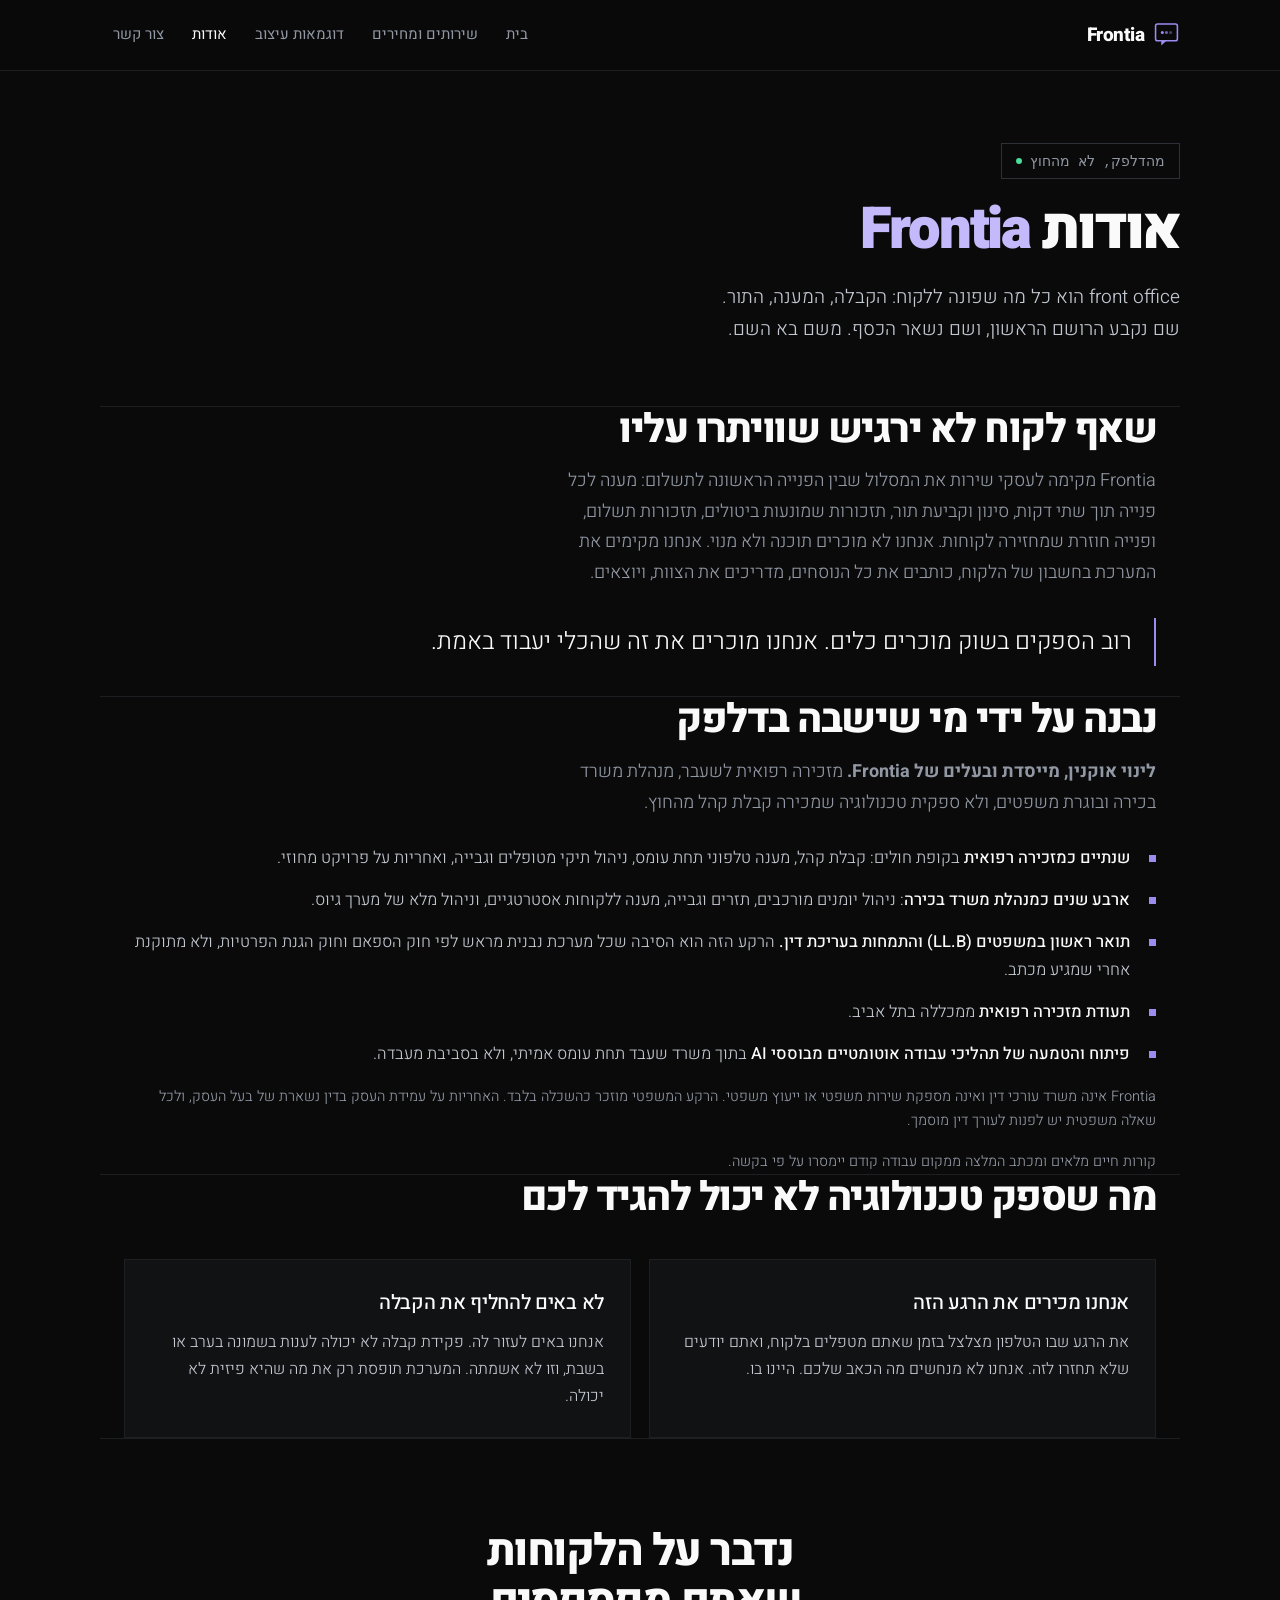
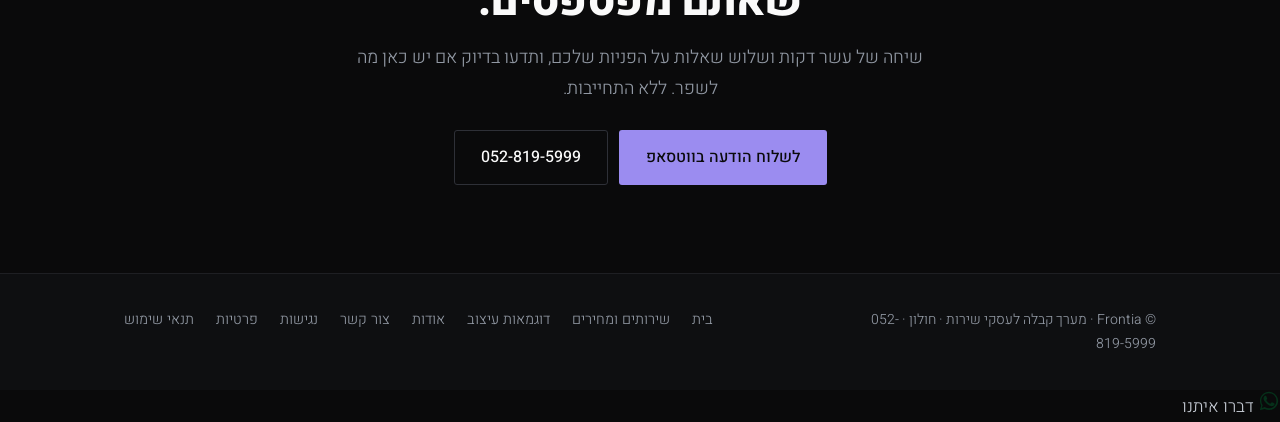
==== about.html @ 495db7f7 "Add site files from live deploy" ====
<!DOCTYPE html>
<html lang="he" dir="rtl">
<head>
<meta charset="UTF-8">
<meta name="viewport" content="width=device-width,initial-scale=1">
<title>אודות | Frontia</title>
<meta name="description" content="Frontia מקימה מערכי קבלה ומענה אוטומטי לעסקי שירות. נבנה על ידי מי שעבדה בדלפק הקבלה, ולא על ידי ספק שמכיר אותו מהחוץ.">
<link rel="canonical" href="https://frontia.co.il/about.html">
<meta name="theme-color" content="#0A0A0B">
<meta property="og:type" content="website">
<meta property="og:site_name" content="Frontia">
<meta property="og:locale" content="he_IL">
<meta property="og:url" content="https://frontia.co.il/about.html">
<meta property="og:title" content="אודות | Frontia">
<meta property="og:description" content="Frontia הוקמה על ידי מזכירה רפואית לשעבר. מקימים מערך קבלה שעובד לבד, בחשבונות שלכם.">
<meta property="og:image" content="https://frontia.co.il/share.png">
<meta property="og:image:width" content="1200">
<meta property="og:image:height" content="630">
<meta property="og:image:alt" content="Frontia, מערך הקבלה של העסק שלך">
<meta name="twitter:card" content="summary_large_image">
<link rel="icon" href="logo.svg">
<link rel="icon" type="image/png" sizes="32x32" href="favicon-32.png">
<link rel="apple-touch-icon" href="apple-touch-icon.png">
<link rel="stylesheet" href="style.css">
</head>
<body>

<a class="skip" href="#main">דלג לתוכן המרכזי</a>

<header>
  <div class="wrap nav">
    <a aria-label='Frontia, לעמוד הבית' class='brand' href='/'>
      <svg viewBox="0 0 50 50" fill="none" aria-hidden="true">
        <rect x="3" y="4" width="42" height="32" rx="4" stroke="#9B8CF0" stroke-width="3"/>
        <path d="M14 36 L14 45 L24 36 Z" fill="#9B8CF0"/>
        <circle cx="16" cy="20" r="2.9" fill="#9B8CF0"/>
        <circle cx="24" cy="20" r="2.9" fill="#9B8CF0" opacity=".7"/>
        <circle cx="32" cy="20" r="2.9" fill="#9B8CF0" opacity=".42"/>
      </svg>
      <span>Frontia</span>
    </a>
    <nav class="menu" aria-label="ניווט ראשי">
      <a href='/'>בית</a>
      <a href='/services'>שירותים ומחירים</a>
      <a href='/examples'>דוגמאות עיצוב</a>
      <a aria-current='page' href='/about'>אודות</a>
      <a href='/contact'>צור קשר</a>
    </nav>
  </div>
</header>

<main id="main">

  <div class="hero wrap">
    <span class="pill"><span class="dot" aria-hidden="true"></span> מהדלפק, לא מהחוץ</span>
    <h1>אודות <span class="g">Frontia</span></h1>
    <p class="lede">front office הוא כל מה שפונה ללקוח: הקבלה, המענה, התור. שם נקבע הרושם הראשון, ושם נשאר הכסף. משם בא השם.</p>
  </div>

  <section class="wrap">
    <h2>שאף לקוח לא ירגיש שוויתרו עליו</h2>
    <p class="sub">Frontia מקימה לעסקי שירות את המסלול שבין הפנייה הראשונה לתשלום: מענה לכל פנייה תוך שתי דקות, סינון וקביעת תור, תזכורות שמונעות ביטולים, תזכורות תשלום, ופנייה חוזרת שמחזירה לקוחות. אנחנו לא מוכרים תוכנה ולא מנוי. אנחנו מקימים את המערכת בחשבון של הלקוח, כותבים את כל הנוסחים, מדריכים את הצוות, ויוצאים.</p>
    <blockquote class="quote">רוב הספקים בשוק מוכרים כלים. אנחנו מוכרים את זה שהכלי יעבוד באמת.</blockquote>
  </section>

  <section class="wrap">
    <h2>נבנה על ידי מי שישבה בדלפק</h2>
    <p class="sub"><strong>לינוי אוקנין, מייסדת ובעלים של Frontia.</strong> מזכירה רפואית לשעבר, מנהלת משרד בכירה ובוגרת משפטים, ולא ספקית טכנולוגיה שמכירה קבלת קהל מהחוץ.</p>
    <ul class="bio">
      <li><b>שנתיים כמזכירה רפואית</b> בקופת חולים: קבלת קהל, מענה טלפוני תחת עומס, ניהול תיקי מטופלים וגבייה, ואחריות על פרויקט מחוזי.</li>
      <li><b>ארבע שנים כמנהלת משרד בכירה</b>: ניהול יומנים מורכבים, תזרים וגבייה, מענה ללקוחות אסטרטגיים, וניהול מלא של מערך גיוס.</li>
      <li><b>תואר ראשון במשפטים (LL.B) והתמחות בעריכת דין.</b> הרקע הזה הוא הסיבה שכל מערכת נבנית מראש לפי חוק הספאם וחוק הגנת הפרטיות, ולא מתוקנת אחרי שמגיע מכתב.</li>
      <li><b>תעודת מזכירה רפואית</b> ממכללה בתל אביב.</li>
      <li><b>פיתוח והטמעה של תהליכי עבודה אוטומטיים מבוססי AI</b> בתוך משרד שעבד תחת עומס אמיתי, ולא בסביבת מעבדה.</li>
    </ul>
    <p class="fine">Frontia אינה משרד עורכי דין ואינה מספקת שירות משפטי או ייעוץ משפטי. הרקע המשפטי מוזכר כהשכלה בלבד. האחריות על עמידת העסק בדין נשארת של בעל העסק, ולכל שאלה משפטית יש לפנות לעורך דין מוסמך.</p>
    <p class="fine">קורות חיים מלאים ומכתב המלצה ממקום עבודה קודם יימסרו על פי בקשה.</p>
  </section>

  <section class="wrap">
    <h2>מה שספק טכנולוגיה לא יכול להגיד לכם</h2>
    <div class="grid g2">
      <div class="card">
        <h3>אנחנו מכירים את הרגע הזה</h3>
        <p>את הרגע שבו הטלפון מצלצל בזמן שאתם מטפלים בלקוח, ואתם יודעים שלא תחזרו לזה. אנחנו לא מנחשים מה הכאב שלכם. היינו בו.</p>
      </div>
      <div class="card">
        <h3>לא באים להחליף את הקבלה</h3>
        <p>אנחנו באים לעזור לה. פקידת קבלה לא יכולה לענות בשמונה בערב או בשבת, וזו לא אשמתה. המערכת תופסת רק את מה שהיא פיזית לא יכולה.</p>
      </div>
    </div>
  </section>

  <div class="final wrap">
    <h2>נדבר על הלקוחות<br>שאתם מפספסים.</h2>
    <p class="sub">שיחה של עשר דקות ושלוש שאלות על הפניות שלכם, ותדעו בדיוק אם יש כאן מה לשפר. ללא התחייבות.</p>
    <div class="cta">
      <a class="btn btn-p" href="https://wa.me/972528195999?text=%D7%94%D7%99%D7%99%20%D7%9C%D7%99%D7%A0%D7%95%D7%99%2C%20%D7%A8%D7%90%D7%99%D7%AA%D7%99%20%D7%90%D7%AA%20%D7%94%D7%90%D7%AA%D7%A8%20%D7%95%D7%90%D7%A9%D7%9E%D7%97%20%D7%9C%D7%93%D7%91%D7%A8">לשלוח הודעה בווטסאפ</a>
      <a class="btn btn-g" href="tel:0528195999">052-819-5999</a>
    </div>
  </div>

</main>

<footer>
  <div class="wrap fgrid">
    <div class="cr">© Frontia · מערך קבלה לעסקי שירות · חולון · <a href="tel:0528195999">052-819-5999</a></div>
    <div class="fl">
      <a href='/'>בית</a>
      <a href='/services'>שירותים ומחירים</a>
      <a href='/examples'>דוגמאות עיצוב</a>
      <a href='/about'>אודות</a>
      <a href='/contact'>צור קשר</a>
      <a href='/accessibility'>נגישות</a>
      <a href='/privacy'>פרטיות</a>
      <a href='/terms'>תנאי שימוש</a>
    </div>
  </div>
</footer>

<a class="wa-float" href="https://wa.me/972528195999?text=%D7%94%D7%99%D7%99%2C%20%D7%94%D7%92%D7%A2%D7%AA%D7%99%20%D7%9E%D7%94%D7%90%D7%AA%D7%A8%20%D7%A9%D7%9C%20Frontia%20%D7%95%D7%90%D7%A9%D7%9E%D7%97%20%D7%9C%D7%A9%D7%9E%D7%95%D7%A2%20%D7%90%D7%99%D7%9A%20%D7%94%D7%9E%D7%A2%D7%A0%D7%94%20%D7%94%D7%90%D7%95%D7%98%D7%95%D7%9E%D7%98%D7%99%20%D7%A2%D7%95%D7%91%D7%93%20%D7%90%D7%A6%D7%9C%D7%99%20%D7%91%D7%A2%D7%A1%D7%A7"
   target="_blank" rel="noopener" aria-label="לפתוח שיחת ווטסאפ עם Frontia">
  <svg viewBox="0 0 24 24" aria-hidden="true"><path d="M17.47 14.38c-.3-.15-1.76-.87-2.03-.97-.27-.1-.47-.15-.67.15-.2.3-.77.97-.94 1.17-.17.2-.35.22-.65.07-.3-.15-1.25-.46-2.39-1.47-.88-.79-1.48-1.76-1.65-2.06-.17-.3-.02-.46.13-.61.13-.13.3-.35.45-.52.15-.17.2-.3.3-.5.1-.2.05-.37-.02-.52-.08-.15-.67-1.61-.92-2.21-.24-.58-.49-.5-.67-.51h-.57c-.2 0-.52.07-.79.37-.27.3-1.04 1.02-1.04 2.48 0 1.46 1.06 2.87 1.21 3.07.15.2 2.1 3.2 5.08 4.49.71.31 1.26.49 1.69.63.71.23 1.36.19 1.87.12.57-.09 1.76-.72 2.01-1.41.25-.7.25-1.29.17-1.42-.07-.13-.27-.2-.57-.35z"/><path d="M12.04 2C6.58 2 2.13 6.45 2.13 11.91c0 1.75.46 3.45 1.32 4.95L2 22l5.25-1.38c1.45.79 3.08 1.21 4.79 1.21h.01c5.46 0 9.91-4.45 9.91-9.91C21.96 6.45 17.5 2 12.04 2zm0 18.02h-.01c-1.52 0-3.02-.41-4.32-1.18l-.31-.18-3.21.84.86-3.13-.2-.32a8.2 8.2 0 01-1.26-4.38c0-4.54 3.7-8.23 8.24-8.23 2.2 0 4.27.86 5.83 2.41a8.18 8.18 0 012.41 5.83c0 4.54-3.7 8.34-8.23 8.34z"/></svg>
  <span class="lbl">דברו איתנו</span>
</a>


</body>
</html>
---- style.css ----
/* ===== Frontia · מערכת עיצוב כהה ===== */
@import url('https://fonts.googleapis.com/css2?family=Heebo:wght@300;400;500;700;800;900&family=JetBrains+Mono:wght@400;500&display=swap');

:root{
  --page:#0A0A0B;
  --card:#111214;
  --card-2:#0E0F11;
  --ink:#FAFAFA;
  --ink-2:#C3C8D1;
  --muted:#9198A3;
  --line:#1E1F23;
  --line-2:#2E3037;
  --acc:#9B8CF0;
  --acc-t:#C4B9FA;
  --acc-d:#C4B9FA;
  --acc-l:#1A1730;
  --ok:#4ADE9B;
  --on-acc:#0A0A0B;
  --radius:3px;
  --max:1080px;
  --mono:'JetBrains Mono',ui-monospace,monospace;
}

*{box-sizing:border-box;margin:0;padding:0}
html{scroll-behavior:smooth}
body{
  font-family:'Heebo',-apple-system,'Segoe UI',Arial,sans-serif;
  background:var(--page); color:var(--ink-2);
  font-size:17px; line-height:1.7; font-weight:300;
  -webkit-font-smoothing:antialiased;
}
a{color:inherit;text-decoration:none}
.wrap{max-width:var(--max);margin:0 auto;padding:0 24px}
.mono{font-family:var(--mono);direction:ltr;display:inline-block}

/* ---- נגישות ---- */
a:focus-visible,button:focus-visible,input:focus-visible,
textarea:focus-visible,select:focus-visible,[tabindex]:focus-visible{
  outline:2px solid var(--acc-t); outline-offset:3px; border-radius:2px;
}
.skip{position:absolute;inset-inline-start:-9999px;top:0;z-index:200;
  background:var(--acc);color:var(--on-acc);padding:12px 20px;font-weight:500}
.skip:focus{inset-inline-start:50%;transform:translateX(50%)}
.sr-only{position:absolute;width:1px;height:1px;padding:0;margin:-1px;
  overflow:hidden;clip:rect(0 0 0 0);white-space:nowrap;border:0}

/* ---------- header ---------- */
header{position:sticky;top:0;z-index:60;background:rgba(10,10,11,.88);
  backdrop-filter:blur(14px);border-bottom:1px solid var(--line)}
.nav{display:flex;align-items:center;justify-content:space-between;gap:16px;
  padding:15px 0;flex-wrap:wrap}
.brand{display:flex;align-items:center;gap:10px;font-size:19px;font-weight:800;
  letter-spacing:-.5px;color:var(--ink)}
.brand svg{width:26px;height:26px;flex:none}
nav.menu{display:flex;gap:2px;align-items:center;flex-wrap:wrap}
nav.menu a{padding:7px 13px;font-size:15px;font-weight:400;color:var(--muted);transition:.15s}
nav.menu a:hover{color:var(--ink)}
nav.menu a[aria-current="page"]{color:var(--ink)}

/* ---------- buttons ---------- */
.btn{display:inline-block;padding:13px 26px;border-radius:var(--radius);
  font-weight:500;font-size:16px;transition:.16s;border:1px solid transparent}
.btn-p{background:var(--acc);color:var(--on-acc)}
.btn-p:hover{background:var(--acc-t)}
.btn-g{border-color:var(--line-2);color:var(--ink)}
.btn-g:hover{border-color:var(--acc-t);color:var(--acc-t)}
.cta{display:flex;gap:11px;flex-wrap:wrap;margin-top:26px}

/* ---------- hero ---------- */
.hero{padding:72px 0 60px}
.hero-grid{display:grid;grid-template-columns:minmax(0,1.02fr) minmax(0,.98fr);gap:44px;align-items:center}
.pill{display:inline-flex;align-items:center;gap:8px;margin-bottom:20px;
  padding:6px 14px;border:1px solid var(--line-2);font-size:13.5px;
  color:var(--muted);font-family:var(--mono);direction:ltr}
.dot{width:6px;height:6px;border-radius:50%;background:var(--ok);flex:none}
h1{font-size:58px;line-height:1.06;font-weight:900;letter-spacing:-2.4px;color:var(--ink)}
h1 .g{color:var(--acc-t)}
.lede{margin-top:20px;font-size:19px;color:var(--ink-2);font-weight:300;
  line-height:1.7;max-width:480px}

/* ---------- live log ---------- */
.log{background:var(--card);border:1px solid var(--line);padding:18px}
.log-top{display:flex;justify-content:space-between;align-items:center;
  padding-bottom:12px;border-bottom:1px solid var(--line);margin-bottom:6px}
.log-top span{font-family:var(--mono);font-size:11px;color:var(--muted);direction:ltr}
.log-top .on{color:var(--ok)}
.ev{display:flex;gap:11px;align-items:center;padding:9px 0;font-size:14.5px;color:var(--ink-2)}
.ev .t{font-family:var(--mono);font-size:12px;color:var(--muted);direction:ltr;flex:none}
.ev .d{width:5px;height:5px;border-radius:50%;background:var(--acc);flex:none}
.ev.done .d{background:var(--ok)}
.ev.done{color:var(--ink)}
.log-note{border-top:1px solid var(--line);margin-top:8px;padding-top:12px;
  font-size:12.5px;color:var(--muted)}

/* ---------- trust strip ---------- */
.strip{background:var(--card-2);border-block:1px solid var(--line)}
.strip .wrap{display:flex;justify-content:space-between;gap:22px;flex-wrap:wrap;padding-block:20px}
.strip span{font-size:15px;color:var(--muted);font-weight:300}
.strip b{color:var(--ink);font-weight:500}

/* ---------- sections ---------- */
section{padding:88px 0;border-top:1px solid var(--line)}
.eyebrow{font-family:var(--mono);font-size:11.5px;color:var(--acc-t);
  letter-spacing:1.6px;display:block;margin-bottom:14px;direction:ltr}
h2{font-size:40px;line-height:1.14;font-weight:800;letter-spacing:-1.5px;color:var(--ink)}
h3{font-size:20px;font-weight:500;letter-spacing:-.3px;color:var(--ink)}
.sub{margin-top:14px;color:var(--muted);font-size:18px;max-width:600px;font-weight:300}
p{color:var(--ink-2);font-weight:300}

/* ---------- alternating feature rows ---------- */
.fr{display:grid;grid-template-columns:minmax(0,1fr) minmax(0,1fr);gap:52px;align-items:center;
  padding:44px 0;border-top:1px solid var(--line)}
.fr:first-of-type{border-top:0;padding-top:8px}
.fr .txt h3{font-size:27px;font-weight:700;letter-spacing:-.8px;margin-bottom:12px}
.fr .txt p{font-size:16.5px;line-height:1.75}
.fr.flip .panel{order:-1}
.panel{background:var(--card);border:1px solid var(--line);padding:20px}

/* mini UI inside panels */
.bub{max-width:86%;padding:10px 14px;font-size:14.5px;line-height:1.5;margin-bottom:9px}
.bub.in{background:#1A1C20;color:var(--ink-2)}
.bub.out{background:var(--acc-l);color:var(--acc-t);margin-inline-start:auto;text-align:start}
.bub .tm{display:block;font-family:var(--mono);font-size:11px;color:var(--muted);margin-top:5px;direction:ltr}
.rem{border:1px solid var(--line-2);padding:15px;margin-bottom:11px}
.rem .h{font-size:14.5px;color:var(--ink);margin-bottom:10px}
.rem .btns{display:flex;gap:8px}
.rem .btns span{font-size:12.5px;padding:7px 14px;border:1px solid var(--line-2);color:var(--ink-2)}
.rem .btns span.y{background:var(--acc);color:var(--on-acc);border-color:var(--acc)}
.kpi{display:grid;grid-template-columns:repeat(3,1fr);gap:12px}
.kpi div{border:1px solid var(--line-2);padding:14px 12px}
.kpi .n{font-family:var(--mono);font-size:24px;color:var(--ink);display:block;direction:ltr}
.kpi .l{font-size:12.5px;color:var(--muted)}

/* ---------- before / after ---------- */
.ba{display:grid;grid-template-columns:minmax(0,1fr) minmax(0,1fr);gap:20px;margin-top:40px}
.ba>div{padding:28px;border:1px solid var(--line)}
.ba .before{background:var(--card-2)}
.ba .after{background:var(--card);border-color:var(--acc)}
.ba h3{margin-bottom:16px}
.ba ul{list-style:none;display:grid;gap:12px}
.ba li{position:relative;padding-inline-start:26px;font-size:16px;
  color:var(--ink-2);font-weight:300;line-height:1.6}
.ba .before li::before{content:"×";position:absolute;inset-inline-start:0;
  color:var(--muted);font-weight:700}
.ba .after li::before{content:"✓";position:absolute;inset-inline-start:0;
  color:var(--ok);font-weight:700}

/* ---------- cards ---------- */
.grid{display:grid;gap:18px;margin-top:38px}
.g2{grid-template-columns:repeat(2,minmax(0,1fr))}
.g3{grid-template-columns:repeat(3,minmax(0,1fr))}
.card{background:var(--card);border:1px solid var(--line);padding:26px;transition:.18s}
.card:hover{border-color:var(--line-2)}
.card h3{margin-bottom:9px}
.card p{font-size:16px;line-height:1.7}
.num{font-family:var(--mono);font-size:11.5px;font-weight:400;color:var(--acc-t);
  letter-spacing:1.4px;display:block;margin-bottom:12px;direction:ltr}

/* ---------- two-column compare ---------- */
.fit{display:grid;grid-template-columns:repeat(2,minmax(0,1fr));gap:18px;margin-top:38px}
.fit>div{background:var(--card);border:1px solid var(--line);padding:26px}
.fit .yes{border-color:var(--acc)}
.fit h3{margin-bottom:14px}
.fit ul{list-style:none;display:grid;gap:11px}
.fit li{position:relative;padding-inline-start:25px;font-size:16px;
  color:var(--ink-2);font-weight:300;line-height:1.65}
.fit .yes li::before{content:"✓";position:absolute;inset-inline-start:0;color:var(--ok);font-weight:700}
.fit .no li::before{content:"·";position:absolute;inset-inline-start:0;color:var(--muted);font-weight:700}

/* ---------- pricing ---------- */
.plans{display:grid;grid-template-columns:repeat(3,minmax(0,1fr));gap:18px;margin-top:38px}
.plan{background:var(--card);border:1px solid var(--line);padding:30px 28px;
  display:flex;flex-direction:column}
.plan.feat{border-color:var(--acc)}
.plan .nm{font-size:18px;font-weight:500;color:var(--ink)}
.plan .pr{font-family:var(--mono);font-size:36px;font-weight:500;letter-spacing:-1px;
  margin:12px 0 4px;color:var(--ink);direction:ltr}
.plan .pr small{font-family:'Heebo';font-size:14px;font-weight:300;color:var(--muted)}
.plan .ds{color:var(--muted);font-size:15.5px;font-weight:300;margin-bottom:20px}
.plan ul{list-style:none;display:grid;gap:10px}
.plan li{font-size:15.5px;color:var(--ink-2);font-weight:300;
  padding-inline-start:24px;position:relative}
.plan li::before{content:"✓";position:absolute;inset-inline-start:0;color:var(--ok);font-weight:700}
.badge{display:inline-block;background:var(--acc-l);color:var(--acc-t);font-size:12.5px;
  font-weight:500;padding:3px 11px;margin-bottom:10px;font-family:var(--mono);direction:ltr}

/* ---------- note / fine ---------- */
.note{margin-top:26px;background:var(--acc-l);border:1px solid #2E2856;
  padding:20px 24px;color:var(--acc-t);font-size:16.5px;font-weight:400}
.fine{color:var(--muted);font-size:14.5px;font-weight:300;margin-top:16px}

/* ---------- empty testimonial slot ---------- */
.slot{margin-top:40px;border:1px dashed var(--line-2);padding:34px 26px;
  text-align:center;color:var(--muted);font-size:15.5px}

/* ---------- contact ways ---------- */
.ways{display:grid;grid-template-columns:repeat(2,minmax(0,1fr));gap:18px;margin-top:36px}
.way{background:var(--card);border:1px solid var(--line);padding:26px;text-align:center;transition:.18s}
.way:hover{border-color:var(--acc)}
.way .lb{color:var(--muted);font-size:14.5px;margin-bottom:6px}
.way .vl{font-family:var(--mono);font-size:21px;font-weight:500;color:var(--ink);direction:ltr}

/* ---------- bio ---------- */
.quote{font-size:24px;line-height:1.5;font-weight:300;color:var(--ink);
  border-inline-start:2px solid var(--acc);padding:6px 22px;margin:30px 0}
ul.bio{list-style:none;display:grid;gap:14px;margin-top:26px}
ul.bio li{position:relative;padding-inline-start:26px;color:var(--ink-2);
  font-size:16.5px;font-weight:300;line-height:1.7}
ul.bio li::before{content:"";position:absolute;inset-inline-start:0;top:11px;
  width:7px;height:7px;background:var(--acc)}
ul.bio b{color:var(--ink);font-weight:500}

/* ---------- legal ---------- */
.legal{padding:56px 0 70px;max-width:760px}
.legal h1{font-size:38px;margin-bottom:8px;letter-spacing:-1.4px}
.legal .upd{color:var(--muted);font-size:14.5px;margin-bottom:34px;font-family:var(--mono);direction:ltr}
.legal h2{font-size:22px;margin:38px 0 12px;letter-spacing:-.5px}
.legal p{margin-bottom:14px;font-size:16.5px;line-height:1.8}
.legal ul{margin:0 0 16px;padding-inline-start:22px}
.legal li{color:var(--ink-2);font-weight:300;margin-bottom:9px;line-height:1.75}
.legal a{color:var(--acc-t);text-decoration:underline}

/* ---------- final ---------- */
.final{padding:88px 0;text-align:center;border-top:1px solid var(--line)}
.final h2{font-size:44px}
.final .sub{margin:16px auto 0}
.final .cta{justify-content:center}

/* ---------- footer ---------- */
footer{border-top:1px solid var(--line);padding:34px 0;background:var(--card-2)}
.fgrid{display:flex;justify-content:space-between;gap:24px;flex-wrap:wrap}
footer .cr{color:var(--muted);font-size:14px;font-weight:300;max-width:300px}
footer .fl{display:flex;gap:22px;flex-wrap:wrap}
footer .fl a{color:var(--muted);font-size:14.5px;font-weight:300}
footer .fl a:hover{color:var(--acc-t)}

/* ---------- responsive ---------- */
@media(max-width:900px){
  body{font-size:16.5px}
  .hero{padding:48px 0 44px}
  .hero-grid,.fr,.ba,.g3,.g2,.plans,.fit,.ways,.kpi{grid-template-columns:1fr}
  .fr{gap:28px;padding:32px 0}
  .fr.flip .panel{order:0}
  h1{font-size:38px;letter-spacing:-1.4px}
  h2{font-size:29px;letter-spacing:-1px}
  .final h2{font-size:31px}
  .lede{font-size:17.5px}
  section{padding:56px 0}
  .quote{font-size:20px}
  .btn{width:100%;text-align:center}
  nav.menu a{padding:6px 10px;font-size:14.5px}
}

/* ---------- גרפיקה מקורית ---------- */
.hero{position:relative;overflow:hidden}
.art-net{
  position:absolute;inset-block-start:-40px;inset-inline-end:-90px;
  width:620px;height:520px;pointer-events:none;opacity:.5;z-index:0;
}
.hero-grid{position:relative;z-index:1}
.art-net .ln{stroke:var(--acc);stroke-width:1;opacity:.28}
.art-net .nd{fill:var(--acc)}
.art-net .nd.big{fill:var(--acc-t)}
.pulse{animation:pl 3.4s ease-in-out infinite}
.pulse2{animation:pl 3.4s ease-in-out .9s infinite}
.pulse3{animation:pl 3.4s ease-in-out 1.8s infinite}
@keyframes pl{0%,100%{opacity:.25;r:3}50%{opacity:1;r:5}}

.art-flow{width:100%;height:120px;margin-top:44px;display:block}
.art-flow .noise{stroke:var(--muted);stroke-width:1.4;fill:none;opacity:.45}
.art-flow .clean{stroke:var(--acc-t);stroke-width:2;fill:none}
.art-flow .gate{stroke:var(--acc);stroke-width:1.5;fill:none}
.art-flow text{fill:var(--muted);font-family:var(--mono);font-size:11px}

.glyph{width:34px;height:34px;margin-bottom:14px;display:block}
.glyph circle,.glyph rect,.glyph path{stroke:var(--acc-t);fill:none;stroke-width:1.6}
.glyph .fill{fill:var(--acc-t);stroke:none}

@media(prefers-reduced-motion:reduce){
  .pulse,.pulse2,.pulse3{animation:none;opacity:.7}
}
@media(max-width:900px){
  .art-net{width:380px;height:330px;opacity:.3;inset-inline-end:-120px}
  .art-flow{height:88px}
}

/* ---------- לוג חי ---------- */
.ev{opacity:0;transform:translateY(6px);transition:opacity .45s ease,transform .45s ease}
.ev.show{opacity:1;transform:none}

/* ---------- הדגמה אינטראקטיבית ---------- */
.demo{background:var(--card);border:1px solid var(--line);margin-top:40px;
  display:grid;grid-template-columns:minmax(0,.9fr) minmax(0,1.1fr)}
.demo .side{padding:26px;border-inline-end:1px solid var(--line)}
.demo .side h3{font-size:21px;font-weight:700;letter-spacing:-.5px;margin-bottom:10px}
.demo .side p{font-size:15.5px;line-height:1.65;margin-bottom:18px}
.qs{display:grid;gap:9px}
.qs button{
  font-family:inherit;font-size:15px;font-weight:400;text-align:start;
  background:transparent;border:1px solid var(--line-2);color:var(--ink-2);
  padding:11px 15px;cursor:pointer;transition:.15s;border-radius:var(--radius);
}
.qs button:hover{border-color:var(--acc);color:var(--ink)}
.qs button[aria-pressed="true"]{border-color:var(--acc);background:var(--acc-l);color:var(--acc-t)}
.demo .chat{padding:22px;background:var(--card-2);min-height:270px;
  display:flex;flex-direction:column;gap:10px}
.demo .chat .hint{color:var(--muted);font-size:14.5px;margin:auto;text-align:center;max-width:230px}
.typing{display:inline-flex;gap:4px;align-items:center;padding:12px 15px;background:#1A1C20;width:fit-content}
.typing i{width:5px;height:5px;border-radius:50%;background:var(--muted);display:block;
  animation:tp 1.1s ease-in-out infinite}
.typing i:nth-child(2){animation-delay:.18s}
.typing i:nth-child(3){animation-delay:.36s}
@keyframes tp{0%,100%{opacity:.3;transform:translateY(0)}50%{opacity:1;transform:translateY(-3px)}}
.demo-foot{padding:14px 22px;border-top:1px solid var(--line);grid-column:1/-1;
  font-size:13px;color:var(--muted)}

/* ---------- חשיפה בגלילה ---------- */
.reveal{opacity:0;transform:translateY(18px);transition:opacity .6s ease,transform .6s ease}
.reveal.in{opacity:1;transform:none}

@media(prefers-reduced-motion:reduce){
  .ev,.reveal{opacity:1;transform:none;transition:none}
  .typing i{animation:none;opacity:.7}
}
@media(max-width:900px){
  .demo{grid-template-columns:1fr}
  .demo .side{border-inline-end:0;border-bottom:1px solid var(--line)}
}

/* ---------- מייסדת ---------- */
.founder{display:grid;grid-template-columns:300px minmax(0,1fr);gap:48px;align-items:center;margin-top:44px}
.founder .ph{position:relative;width:300px;height:300px;flex:none}
.founder .ph::after{
  content:"";position:absolute;inset:-10px;border-radius:50%;
  border:1px solid var(--line-2);pointer-events:none;
}
.founder .ph img{
  width:300px;height:300px;border-radius:50%;object-fit:cover;display:block;
  border:1px solid var(--line);
}
.founder .ph .badge-live{
  position:absolute;bottom:6px;inset-inline-start:0;
  display:inline-flex;align-items:center;gap:7px;
  background:var(--card);border:1px solid var(--line-2);
  padding:6px 13px;font-family:var(--mono);font-size:11px;
  color:var(--acc-t);direction:ltr;
}
.founder blockquote{font-size:25px;line-height:1.5;font-weight:300;color:var(--ink);
  border-inline-start:2px solid var(--acc);padding:4px 22px;margin:0 0 22px}
.founder .who{font-size:18px;color:var(--ink);font-weight:500}
.founder .role{font-family:var(--mono);font-size:12.5px;color:var(--acc-t);
  letter-spacing:1.4px;direction:ltr;display:block;margin-top:4px}
.creds{list-style:none;display:grid;gap:11px;margin-top:22px}
.creds li{position:relative;padding-inline-start:26px;font-size:16px;
  color:var(--ink-2);font-weight:300;line-height:1.6}
.creds li::before{content:"";position:absolute;inset-inline-start:0;top:10px;
  width:7px;height:7px;background:var(--acc)}
.creds b{color:var(--ink);font-weight:500}
@media(max-width:900px){
  .founder{grid-template-columns:1fr;gap:28px;justify-items:center;text-align:center}
  .founder .ph,.founder .ph img{width:220px;height:220px}
  .founder blockquote{font-size:20px;text-align:start}
  .creds{text-align:start}
}
}

/* ---------- כפתור ווטסאפ צף ---------- */
.wa-float{
  position:fixed; inset-block-end:22px; inset-inline-end:22px; z-index:120;
  display:inline-flex; align-items:center; gap:10px;
  background:#25D366; color:#06301A;
  padding:13px 20px 13px 16px; border-radius:100px;
  font-family:'Heebo',sans-serif; font-size:15.5px; font-weight:500;
  box-shadow:0 6px 24px rgba(0,0,0,.45);
  transition:transform .16s ease, background .16s ease;
}
.wa-float:hover{background:#1FBF5A;transform:translateY(-2px)}
.wa-float svg{width:22px;height:22px;flex:none;fill:#06301A}
.wa-float .lbl{white-space:nowrap}
@media(max-width:640px){
  .wa-float{inset-block-end:16px;inset-inline-end:16px;padding:14px}
  .wa-float .lbl{display:none}
  .wa-float svg{width:26px;height:26px}
}
@media print{.wa-float{display:none}}
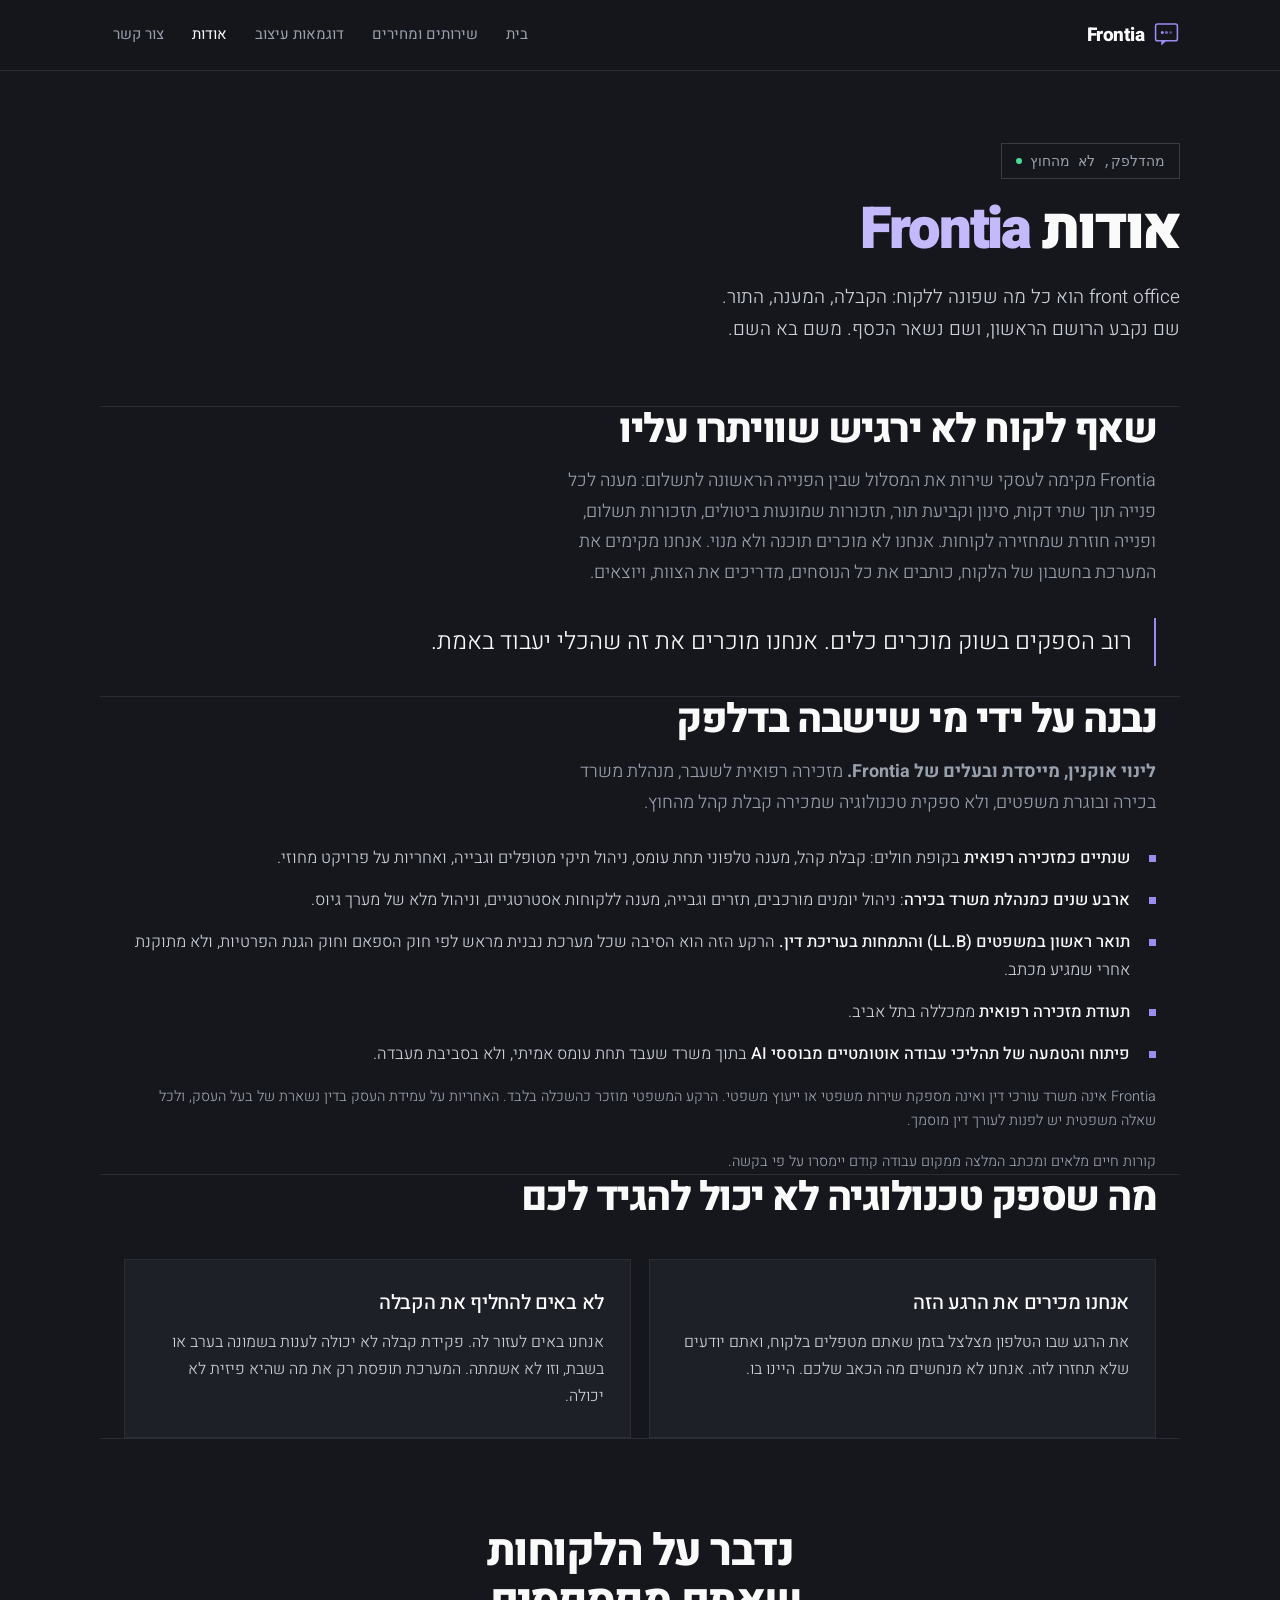
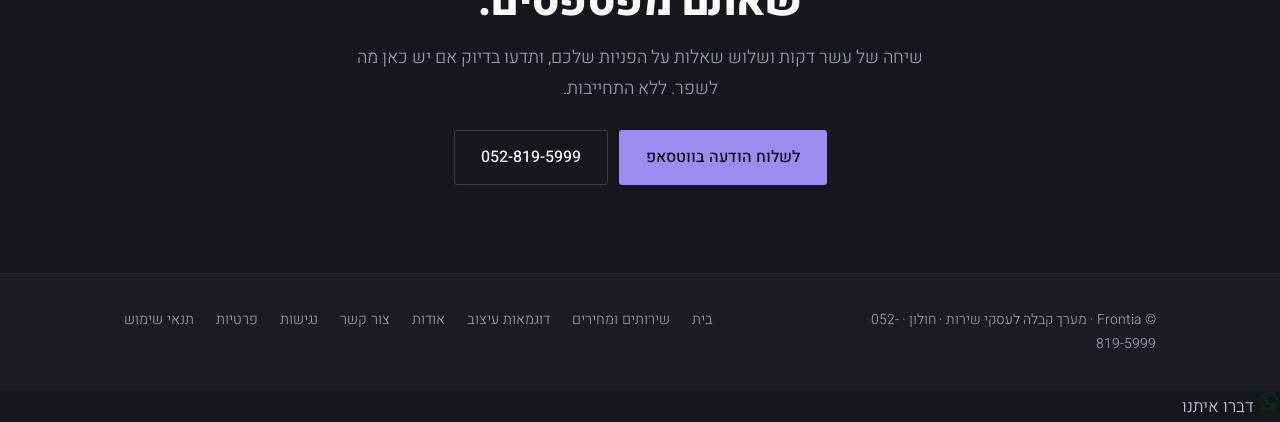
==== commit a8c8658e: "Fix internal navigation links for subpath hosting" ====
--- a/about.html
+++ b/about.html
@@ -6,7 +6,7 @@
 <title>אודות | Frontia</title>
 <meta name="description" content="Frontia מקימה מערכי קבלה ומענה אוטומטי לעסקי שירות. נבנה על ידי מי שעבדה בדלפק הקבלה, ולא על ידי ספק שמכיר אותו מהחוץ.">
 <link rel="canonical" href="https://frontia.co.il/about.html">
-<meta name="theme-color" content="#0A0A0B">
+<meta name="theme-color" content="#16171D">
 <meta property="og:type" content="website">
 <meta property="og:site_name" content="Frontia">
 <meta property="og:locale" content="he_IL">
@@ -29,7 +29,7 @@
 
 <header>
   <div class="wrap nav">
-    <a aria-label='Frontia, לעמוד הבית' class='brand' href='/'>
+    <a class="brand" href="index.html" aria-label="Frontia, לעמוד הבית">
       <svg viewBox="0 0 50 50" fill="none" aria-hidden="true">
         <rect x="3" y="4" width="42" height="32" rx="4" stroke="#9B8CF0" stroke-width="3"/>
         <path d="M14 36 L14 45 L24 36 Z" fill="#9B8CF0"/>
@@ -40,11 +40,11 @@
       <span>Frontia</span>
     </a>
     <nav class="menu" aria-label="ניווט ראשי">
-      <a href='/'>בית</a>
-      <a href='/services'>שירותים ומחירים</a>
-      <a href='/examples'>דוגמאות עיצוב</a>
-      <a aria-current='page' href='/about'>אודות</a>
-      <a href='/contact'>צור קשר</a>
+      <a href="index.html">בית</a>
+      <a href="services.html">שירותים ומחירים</a>
+      <a href="examples.html">דוגמאות עיצוב</a>
+      <a href="about.html" aria-current="page">אודות</a>
+      <a href="contact.html">צור קשר</a>
     </nav>
   </div>
 </header>
@@ -106,14 +106,14 @@
   <div class="wrap fgrid">
     <div class="cr">© Frontia · מערך קבלה לעסקי שירות · חולון · <a href="tel:0528195999">052-819-5999</a></div>
     <div class="fl">
-      <a href='/'>בית</a>
-      <a href='/services'>שירותים ומחירים</a>
-      <a href='/examples'>דוגמאות עיצוב</a>
-      <a href='/about'>אודות</a>
-      <a href='/contact'>צור קשר</a>
-      <a href='/accessibility'>נגישות</a>
-      <a href='/privacy'>פרטיות</a>
-      <a href='/terms'>תנאי שימוש</a>
+      <a href="index.html">בית</a>
+      <a href="services.html">שירותים ומחירים</a>
+      <a href="examples.html">דוגמאות עיצוב</a>
+      <a href="about.html">אודות</a>
+      <a href="contact.html">צור קשר</a>
+      <a href="accessibility.html">נגישות</a>
+      <a href="privacy.html">פרטיות</a>
+      <a href="terms.html">תנאי שימוש</a>
     </div>
   </div>
 </footer>
--- a/style.css
+++ b/style.css
@@ -2,18 +2,18 @@
 @import url('https://fonts.googleapis.com/css2?family=Heebo:wght@300;400;500;700;800;900&family=JetBrains+Mono:wght@400;500&display=swap');
 
 :root{
-  --page:#0A0A0B;
-  --card:#111214;
-  --card-2:#0E0F11;
+  --page:#16171D;
+  --card:#1E2027;
+  --card-2:#1A1C22;
   --ink:#FAFAFA;
-  --ink-2:#C3C8D1;
-  --muted:#9198A3;
-  --line:#1E1F23;
-  --line-2:#2E3037;
+  --ink-2:#CBD0D9;
+  --muted:#98A0AC;
+  --line:#2A2D35;
+  --line-2:#393C45;
   --acc:#9B8CF0;
   --acc-t:#C4B9FA;
   --acc-d:#C4B9FA;
-  --acc-l:#1A1730;
+  --acc-l:#242138;
   --ok:#4ADE9B;
   --on-acc:#0A0A0B;
   --radius:3px;
@@ -45,7 +45,7 @@
   overflow:hidden;clip:rect(0 0 0 0);white-space:nowrap;border:0}
 
 /* ---------- header ---------- */
-header{position:sticky;top:0;z-index:60;background:rgba(10,10,11,.88);
+header{position:sticky;top:0;z-index:60;background:rgba(22,23,29,.9);
   backdrop-filter:blur(14px);border-bottom:1px solid var(--line)}
 .nav{display:flex;align-items:center;justify-content:space-between;gap:16px;
   padding:15px 0;flex-wrap:wrap}
